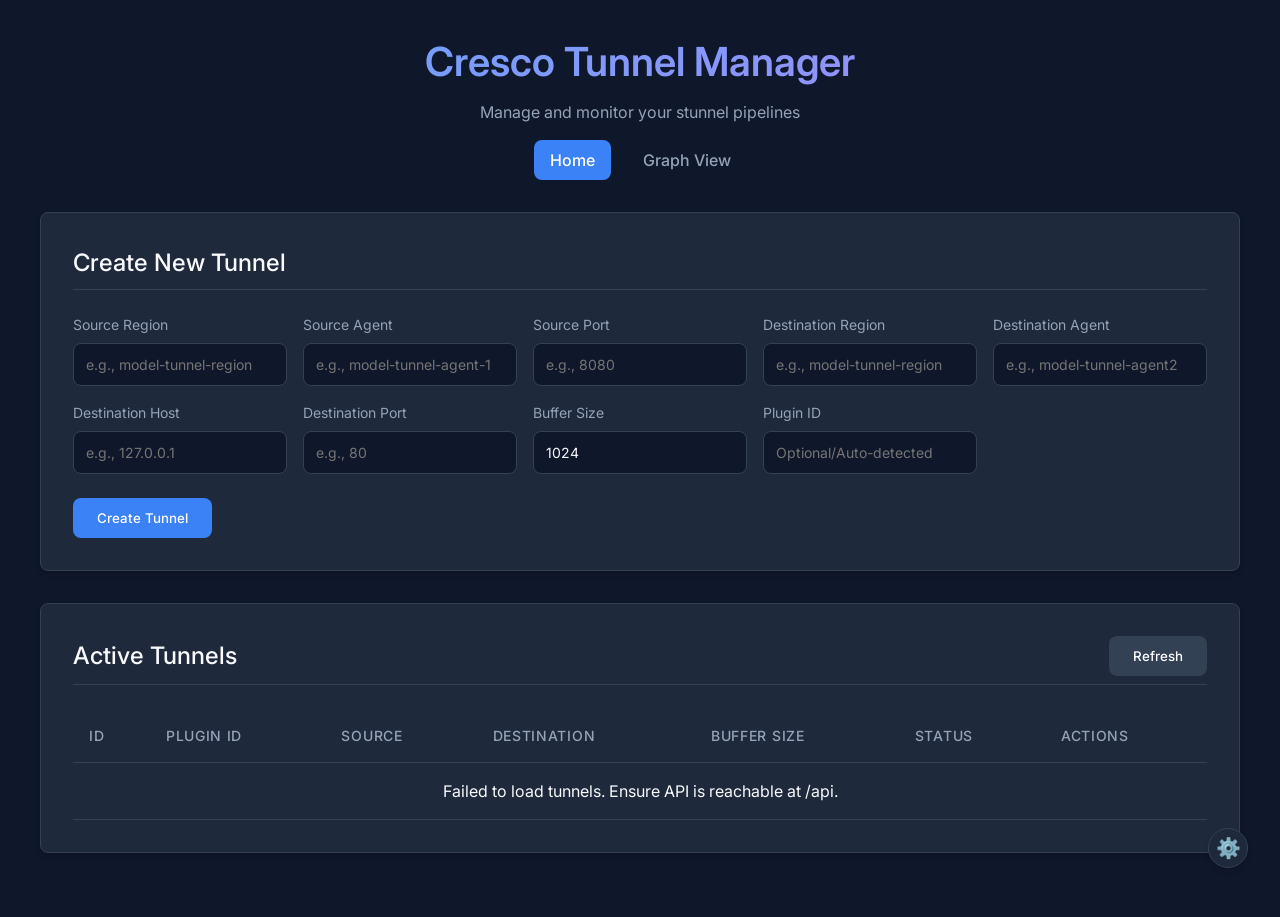
==== web/index.html @ 0b30be6e "hmmmm more stuff" ====
<!DOCTYPE html>
<html lang="en">
<head>
    <meta charset="UTF-8">
    <meta name="viewport" content="width=device-width, initial-scale=1.0">
    <title>Cresco Tunnel Manager</title>
    <link rel="stylesheet" href="style.css">
    <link href="https://fonts.googleapis.com/css2?family=Inter:wght@300;400;500;600&display=swap" rel="stylesheet">
</head>
<body>
    <div class="container">
        <header>
            <h1>Cresco Tunnel Manager</h1>
            <p>Manage and monitor your stunnel pipelines</p>
            <nav class="header-nav">
                <a href="index.html" class="nav-link active">Home</a>
                <a href="graph.html" class="nav-link">Graph View</a>
            </nav>
        </header>

        <main>
            <section class="card create-tunnel">
                <h2>Create New Tunnel</h2>
                <form id="createTunnelForm">
                    <div class="form-grid">
                        <div class="form-group">
                            <label for="src_region">Source Region</label>
                            <input type="text" id="src_region" required placeholder="e.g., model-tunnel-region">
                        </div>
                        <div class="form-group">
                            <label for="src_agent">Source Agent</label>
                            <input type="text" id="src_agent" required placeholder="e.g., model-tunnel-agent-1">
                        </div>
                        <div class="form-group">
                            <label for="src_port">Source Port</label>
                            <input type="text" id="src_port" required placeholder="e.g., 8080">
                        </div>
                        <div class="form-group">
                            <label for="dst_region">Destination Region</label>
                            <input type="text" id="dst_region" required placeholder="e.g., model-tunnel-region">
                        </div>
                        <div class="form-group">
                            <label for="dst_agent">Destination Agent</label>
                            <input type="text" id="dst_agent" required placeholder="e.g., model-tunnel-agent2">
                        </div>
                        <div class="form-group">
                            <label for="dst_host">Destination Host</label>
                            <input type="text" id="dst_host" required placeholder="e.g., 127.0.0.1">
                        </div>
                        <div class="form-group">
                            <label for="dst_port">Destination Port</label>
                            <input type="text" id="dst_port" required placeholder="e.g., 80">
                        </div>
                        <div class="form-group">
                            <label for="buffer_size">Buffer Size</label>
                            <input type="text" id="buffer_size" value="1024" required>
                        </div>
                        <div class="form-group">
                            <label for="stunnel_plugin_id">Plugin ID</label>
                            <input type="text" id="stunnel_plugin_id" placeholder="Optional/Auto-detected">
                        </div>
                    </div>
                    <button type="submit" class="btn btn-primary" id="submitBtn">
                        <span class="btn-text">Create Tunnel</span>
                        <div class="loader hidden"></div>
                    </button>
                    <div id="formMessage" class="message hidden"></div>
                </form>
            </section>

            <section class="card tunnel-list">
                <div class="section-header">
                    <h2>Active Tunnels</h2>
                    <button id="refreshBtn" class="btn btn-secondary">Refresh</button>
                </div>
                <div class="table-container">
                    <table id="tunnelsTable">
                        <thead>
                            <tr>
                                <th>ID</th>
                                <th>Plugin ID</th> 
                                <th>Source</th>
                                <th>Destination</th>
                                <th>Buffer Size</th>
                                <th>Status</th>
                                <th>Actions</th>
                            </tr>
                        </thead>
                        <tbody id="tunnelsBody">
                            <tr>
                                <td colspan="7" class="text-center text-muted">Loading tunnels...</td>
                            </tr>
                        </tbody>
                    </table>
                </div>
            </section>
        </main>
    </div>

    <div id="configModal" class="modal hidden">
        <div class="modal-content">
            <h2>API Configuration</h2>
            <p>Verify or update the API endpoint URL</p>
            <div class="form-group">
                <label for="apiUrl">API URL</label>
                <input type="url" id="apiUrl" value="http://localhost:8005">
            </div>
            <button id="saveConfigBtn" class="btn btn-primary">Save & Reload</button>
        </div>
    </div>
    <div id="configToggle" class="config-toggle" title="Settings">⚙️</div>

    <div id="infoModal" class="modal hidden">
        <div class="modal-content info-modal-content">
            <h2 id="infoModalTitle">Info</h2>
            <div class="form-group">
                <pre id="infoModalBody" style="background:#1e1e2d; padding:15px; border-radius:8px; overflow-x:auto; color:#a5b4fc; font-size:14px; max-height:400px; overflow-y:auto;"></pre>
            </div>
            <button id="closeInfoModalBtn" class="btn btn-secondary" style="margin-top:10px;">Close</button>
        </div>
    </div>

    <script src="app.js"></script>
</body>
</html>
---- web/style.css ----
:root {
    --bg-main: #0f172a;
    --bg-card: #1e293b;
    --text-main: #f8fafc;
    --text-muted: #94a3b8;
    --primary: #3b82f6;
    --primary-hover: #2563eb;
    --border: #334155;
    --success: #10b981;
    --danger: #ef4444;
    --radius: 8px;
    --shadow: 0 4px 6px -1px rgb(0 0 0 / 0.1), 0 2px 4px -2px rgb(0 0 0 / 0.1);
}

* {
    box-sizing: border-box;
    margin: 0;
    padding: 0;
}

body {
    font-family: 'Inter', sans-serif;
    background-color: var(--bg-main);
    color: var(--text-main);
    line-height: 1.5;
    padding: 2rem;
}

.container {
    max-width: 1200px;
    margin: 0 auto;
}

header {
    margin-bottom: 2rem;
    text-align: center;
}

header h1 {
    font-size: 2.5rem;
    font-weight: 600;
    margin-bottom: 0.5rem;
    background: linear-gradient(135deg, #60a5fa, #a78bfa);
    -webkit-background-clip: text;
    -webkit-text-fill-color: transparent;
}

header p {
    color: var(--text-muted);
}

.card {
    background-color: var(--bg-card);
    border-radius: var(--radius);
    padding: 2rem;
    margin-bottom: 2rem;
    box-shadow: var(--shadow);
    border: 1px solid var(--border);
}

.card h2 {
    font-size: 1.5rem;
    font-weight: 500;
    margin-bottom: 1.5rem;
    border-bottom: 1px solid var(--border);
    padding-bottom: 0.5rem;
}

.form-grid {
    display: grid;
    grid-template-columns: repeat(auto-fit, minmax(200px, 1fr));
    gap: 1rem;
    margin-bottom: 1.5rem;
}

.form-group {
    display: flex;
    flex-direction: column;
}

.form-group label {
    font-size: 0.875rem;
    color: var(--text-muted);
    margin-bottom: 0.5rem;
}

.form-group input {
    background-color: var(--bg-main);
    border: 1px solid var(--border);
    color: var(--text-main);
    padding: 0.75rem;
    border-radius: var(--radius);
    font-family: inherit;
    font-size: 0.875rem;
    transition: border-color 0.2s;
}

.form-group input:focus {
    outline: none;
    border-color: var(--primary);
}

.btn {
    display: inline-flex;
    align-items: center;
    justify-content: center;
    padding: 0.75rem 1.5rem;
    border-radius: var(--radius);
    font-family: inherit;
    font-weight: 500;
    cursor: pointer;
    transition: background-color 0.2s, opacity 0.2s;
    border: none;
    color: white;
}

.btn:disabled {
    opacity: 0.7;
    cursor: not-allowed;
}

.btn-primary {
    background-color: var(--primary);
}

.btn-primary:hover:not(:disabled) {
    background-color: var(--primary-hover);
}

.btn-secondary {
    background-color: var(--border);
}

.btn-secondary:hover:not(:disabled) {
    background-color: #475569;
}

.section-header {
    display: flex;
    justify-content: space-between;
    align-items: center;
    margin-bottom: 1.5rem;
    border-bottom: 1px solid var(--border);
    padding-bottom: 0.5rem;
}

.section-header h2 {
    border: none;
    margin: 0;
    padding: 0;
}

.table-container {
    overflow-x: auto;
}

table {
    width: 100%;
    border-collapse: collapse;
}

th, td {
    padding: 1rem;
    text-align: left;
    border-bottom: 1px solid var(--border);
}

th {
    color: var(--text-muted);
    font-weight: 500;
    font-size: 0.875rem;
    text-transform: uppercase;
    letter-spacing: 0.05em;
}

tbody tr:hover {
    background-color: rgba(255, 255, 255, 0.02);
}

.text-center { text-align: center; }
.text-muted { color: var(--text-muted); }
.hidden { display: none !important; }

/* Status Badge */
.status {
    display: inline-flex;
    align-items: center;
    padding: 0.25rem 0.75rem;
    border-radius: 9999px;
    font-size: 0.75rem;
    font-weight: 500;
    text-transform: capitalize;
}

.status-active, .status-running, .status-true {
    background-color: rgba(16, 185, 129, 0.2);
    color: var(--success);
}

.status-error, .status-inactive, .status-false {
    background-color: rgba(239, 68, 68, 0.2);
    color: var(--danger);
}

/* Loader */
.loader {
    width: 20px;
    height: 20px;
    border: 2px solid rgba(255, 255, 255, 0.3);
    border-radius: 50%;
    border-top-color: white;
    animation: spin 1s ease-in-out infinite;
    margin-left: 0.5rem;
}

@keyframes spin {
    to { transform: rotate(360deg); }
}

/* Messages */
.message {
    margin-top: 1rem;
    padding: 1rem;
    border-radius: var(--radius);
    font-size: 0.875rem;
}

.message.success {
    background-color: rgba(16, 185, 129, 0.1);
    color: var(--success);
    border: 1px solid rgba(16, 185, 129, 0.2);
}

.message.error {
    background-color: rgba(239, 68, 68, 0.1);
    color: var(--danger);
    border: 1px solid rgba(239, 68, 68, 0.2);
}

/* Config Modal */
.modal {
    position: fixed;
    top: 0; left: 0; right: 0; bottom: 0;
    background-color: rgba(0, 0, 0, 0.5);
    display: flex;
    align-items: center;
    justify-content: center;
    z-index: 50;
    backdrop-filter: blur(4px);
}

.modal-content {
    background-color: var(--bg-card);
    padding: 2rem;
    border-radius: var(--radius);
    width: 90%;
    max-width: 400px;
    border: 1px solid var(--border);
    box-shadow: var(--shadow);
}

.modal-content p {
    color: var(--text-muted);
    margin-bottom: 1.5rem;
    font-size: 0.875rem;
}

.modal-content .btn {
    width: 100%;
    margin-top: 1rem;
}

.config-toggle {
    position: fixed;
    bottom: 2rem;
    right: 2rem;
    background-color: var(--bg-card);
    border: 1px solid var(--border);
    width: 40px;
    height: 40px;
    border-radius: 50%;
    display: flex;
    align-items: center;
    justify-content: center;
    cursor: pointer;
    box-shadow: var(--shadow);
    transition: transform 0.2s;
    font-size: 1.25rem;
}

.config-toggle:hover {
    transform: scale(1.1);
}

/* Navigation */
.header-nav {
    margin-top: 1rem;
    display: flex;
    justify-content: center;
    gap: 1rem;
}

.nav-link {
    color: var(--text-muted);
    text-decoration: none;
    padding: 0.5rem 1rem;
    border-radius: var(--radius);
    transition: background-color 0.2s, color 0.2s;
    font-weight: 500;
}

.nav-link:hover {
    background-color: rgba(255, 255, 255, 0.05);
    color: var(--text-main);
}

.nav-link.active {
    background-color: var(--primary);
    color: white;
}
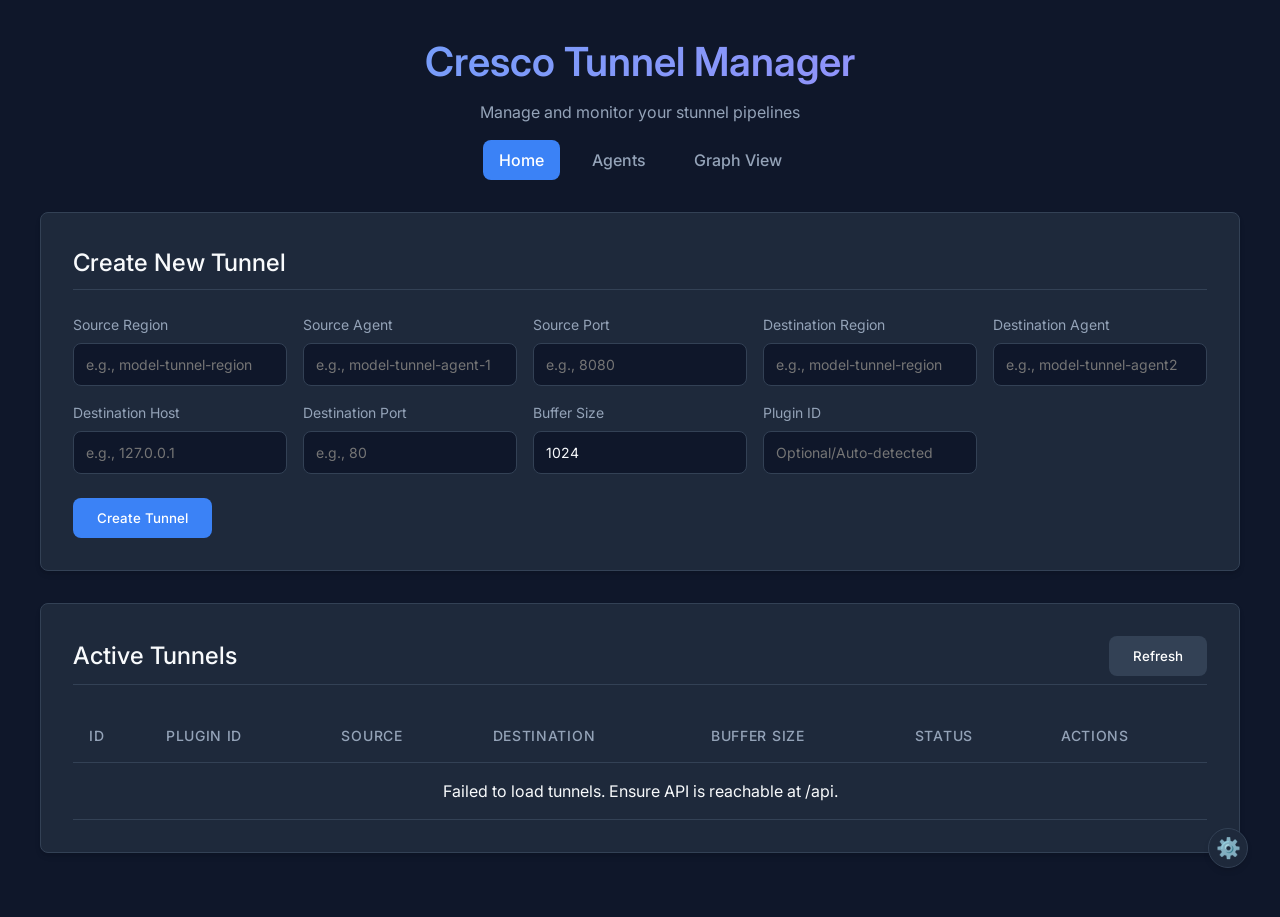
==== commit 6e90b267: "agent info tab" ====
--- a/web/index.html
+++ b/web/index.html
@@ -13,87 +13,119 @@
             <h1>Cresco Tunnel Manager</h1>
             <p>Manage and monitor your stunnel pipelines</p>
             <nav class="header-nav">
-                <a href="index.html" class="nav-link active">Home</a>
+                <a href="#" id="nav-home" class="nav-link active">Home</a>
+                <a href="#" id="nav-agents" class="nav-link">Agents</a>
                 <a href="graph.html" class="nav-link">Graph View</a>
             </nav>
         </header>
 
         <main>
-            <section class="card create-tunnel">
-                <h2>Create New Tunnel</h2>
-                <form id="createTunnelForm">
-                    <div class="form-grid">
-                        <div class="form-group">
-                            <label for="src_region">Source Region</label>
-                            <input type="text" id="src_region" required placeholder="e.g., model-tunnel-region">
+            <!-- TUNNELS VIEW (Default) -->
+            <div id="view-tunnels">
+                <section class="card create-tunnel">
+                    <h2>Create New Tunnel</h2>
+                    <form id="createTunnelForm">
+                        <div class="form-grid">
+                            <div class="form-group">
+                                <label for="src_region">Source Region</label>
+                                <input type="text" id="src_region" required placeholder="e.g., model-tunnel-region">
+                            </div>
+                            <div class="form-group">
+                                <label for="src_agent">Source Agent</label>
+                                <input type="text" id="src_agent" required placeholder="e.g., model-tunnel-agent-1">
+                            </div>
+                            <div class="form-group">
+                                <label for="src_port">Source Port</label>
+                                <input type="text" id="src_port" required placeholder="e.g., 8080">
+                            </div>
+                            <div class="form-group">
+                                <label for="dst_region">Destination Region</label>
+                                <input type="text" id="dst_region" required placeholder="e.g., model-tunnel-region">
+                            </div>
+                            <div class="form-group">
+                                <label for="dst_agent">Destination Agent</label>
+                                <input type="text" id="dst_agent" required placeholder="e.g., model-tunnel-agent2">
+                            </div>
+                            <div class="form-group">
+                                <label for="dst_host">Destination Host</label>
+                                <input type="text" id="dst_host" required placeholder="e.g., 127.0.0.1">
+                            </div>
+                            <div class="form-group">
+                                <label for="dst_port">Destination Port</label>
+                                <input type="text" id="dst_port" required placeholder="e.g., 80">
+                            </div>
+                            <div class="form-group">
+                                <label for="buffer_size">Buffer Size</label>
+                                <input type="text" id="buffer_size" value="1024" required>
+                            </div>
+                            <div class="form-group">
+                                <label for="stunnel_plugin_id">Plugin ID</label>
+                                <input type="text" id="stunnel_plugin_id" placeholder="Optional/Auto-detected">
+                            </div>
                         </div>
-                        <div class="form-group">
-                            <label for="src_agent">Source Agent</label>
-                            <input type="text" id="src_agent" required placeholder="e.g., model-tunnel-agent-1">
-                        </div>
-                        <div class="form-group">
-                            <label for="src_port">Source Port</label>
-                            <input type="text" id="src_port" required placeholder="e.g., 8080">
-                        </div>
-                        <div class="form-group">
-                            <label for="dst_region">Destination Region</label>
-                            <input type="text" id="dst_region" required placeholder="e.g., model-tunnel-region">
-                        </div>
-                        <div class="form-group">
-                            <label for="dst_agent">Destination Agent</label>
-                            <input type="text" id="dst_agent" required placeholder="e.g., model-tunnel-agent2">
-                        </div>
-                        <div class="form-group">
-                            <label for="dst_host">Destination Host</label>
-                            <input type="text" id="dst_host" required placeholder="e.g., 127.0.0.1">
-                        </div>
-                        <div class="form-group">
-                            <label for="dst_port">Destination Port</label>
-                            <input type="text" id="dst_port" required placeholder="e.g., 80">
-                        </div>
-                        <div class="form-group">
-                            <label for="buffer_size">Buffer Size</label>
-                            <input type="text" id="buffer_size" value="1024" required>
-                        </div>
-                        <div class="form-group">
-                            <label for="stunnel_plugin_id">Plugin ID</label>
-                            <input type="text" id="stunnel_plugin_id" placeholder="Optional/Auto-detected">
-                        </div>
+                        <button type="submit" class="btn btn-primary" id="submitBtn">
+                            <span class="btn-text">Create Tunnel</span>
+                            <div class="loader hidden"></div>
+                        </button>
+                        <div id="formMessage" class="message hidden"></div>
+                    </form>
+                </section>
+
+                <section class="card tunnel-list">
+                    <div class="section-header">
+                        <h2>Active Tunnels</h2>
+                        <button id="refreshBtn" class="btn btn-secondary">Refresh</button>
                     </div>
-                    <button type="submit" class="btn btn-primary" id="submitBtn">
-                        <span class="btn-text">Create Tunnel</span>
-                        <div class="loader hidden"></div>
-                    </button>
-                    <div id="formMessage" class="message hidden"></div>
-                </form>
-            </section>
+                    <div class="table-container">
+                        <table id="tunnelsTable">
+                            <thead>
+                                <tr>
+                                    <th>ID</th>
+                                    <th>Plugin ID</th> 
+                                    <th>Source</th>
+                                    <th>Destination</th>
+                                    <th>Buffer Size</th>
+                                    <th>Status</th>
+                                    <th>Actions</th>
+                                </tr>
+                            </thead>
+                            <tbody id="tunnelsBody">
+                                <tr>
+                                    <td colspan="7" class="text-center text-muted">Loading tunnels...</td>
+                                </tr>
+                            </tbody>
+                        </table>
+                    </div>
+                </section>
+            </div>
 
-            <section class="card tunnel-list">
-                <div class="section-header">
-                    <h2>Active Tunnels</h2>
-                    <button id="refreshBtn" class="btn btn-secondary">Refresh</button>
-                </div>
-                <div class="table-container">
-                    <table id="tunnelsTable">
-                        <thead>
-                            <tr>
-                                <th>ID</th>
-                                <th>Plugin ID</th> 
-                                <th>Source</th>
-                                <th>Destination</th>
-                                <th>Buffer Size</th>
-                                <th>Status</th>
-                                <th>Actions</th>
-                            </tr>
-                        </thead>
-                        <tbody id="tunnelsBody">
-                            <tr>
-                                <td colspan="7" class="text-center text-muted">Loading tunnels...</td>
-                            </tr>
-                        </tbody>
-                    </table>
-                </div>
-            </section>
+            <!-- AGENTS VIEW -->
+            <div id="view-agents" class="hidden">
+                <section class="card agent-list">
+                    <div class="section-header">
+                        <h2>Connected Agents</h2>
+                        <button id="refreshAgentsBtn" class="btn btn-secondary">Refresh Agents</button>
+                    </div>
+                    <div class="table-container">
+                        <table id="agentsTable">
+                            <thead>
+                                <tr>
+                                    <th>Region ID</th>
+                                    <th>Agent ID</th>
+                                    <th>Status</th>
+                                    <th>Environment</th>
+                                    <th>Actions</th>
+                                </tr>
+                            </thead>
+                            <tbody id="agentsBody">
+                                <tr>
+                                    <td colspan="5" class="text-center text-muted">Loading agents...</td>
+                                </tr>
+                            </tbody>
+                        </table>
+                    </div>
+                </section>
+            </div>
         </main>
     </div>
 
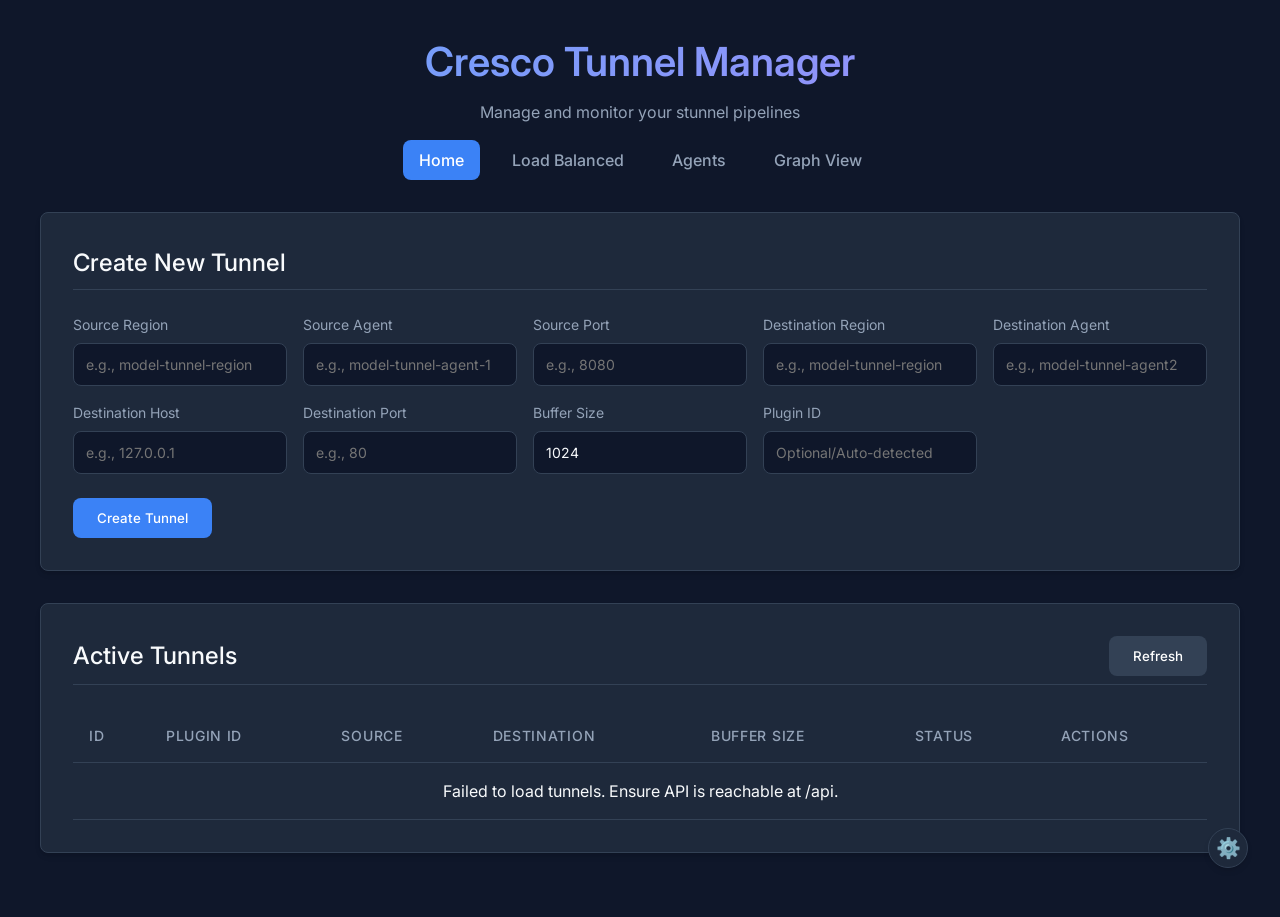
==== commit 65aec655: "Merge pull request #4 from valogan/load-balancing Load balancing" ====
--- a/web/index.html
+++ b/web/index.html
@@ -1,5 +1,6 @@
 <!DOCTYPE html>
 <html lang="en">
+
 <head>
     <meta charset="UTF-8">
     <meta name="viewport" content="width=device-width, initial-scale=1.0">
@@ -7,14 +8,16 @@
     <link rel="stylesheet" href="style.css">
     <link href="https://fonts.googleapis.com/css2?family=Inter:wght@300;400;500;600&display=swap" rel="stylesheet">
 </head>
+
 <body>
     <div class="container">
         <header>
             <h1>Cresco Tunnel Manager</h1>
             <p>Manage and monitor your stunnel pipelines</p>
             <nav class="header-nav">
-                <a href="#" id="nav-home" class="nav-link active">Home</a>
-                <a href="#" id="nav-agents" class="nav-link">Agents</a>
+                <a href="index.html" class="nav-link active">Home</a>
+                <a href="load-balanced.html" class="nav-link">Load Balanced</a>
+                <a href="agents.html" class="nav-link">Agents</a>
                 <a href="graph.html" class="nav-link">Graph View</a>
             </nav>
         </header>
@@ -81,7 +84,7 @@
                             <thead>
                                 <tr>
                                     <th>ID</th>
-                                    <th>Plugin ID</th> 
+                                    <th>Plugin ID</th>
                                     <th>Source</th>
                                     <th>Destination</th>
                                     <th>Buffer Size</th>
@@ -92,34 +95,6 @@
                             <tbody id="tunnelsBody">
                                 <tr>
                                     <td colspan="7" class="text-center text-muted">Loading tunnels...</td>
-                                </tr>
-                            </tbody>
-                        </table>
-                    </div>
-                </section>
-            </div>
-
-            <!-- AGENTS VIEW -->
-            <div id="view-agents" class="hidden">
-                <section class="card agent-list">
-                    <div class="section-header">
-                        <h2>Connected Agents</h2>
-                        <button id="refreshAgentsBtn" class="btn btn-secondary">Refresh Agents</button>
-                    </div>
-                    <div class="table-container">
-                        <table id="agentsTable">
-                            <thead>
-                                <tr>
-                                    <th>Region ID</th>
-                                    <th>Agent ID</th>
-                                    <th>Status</th>
-                                    <th>Environment</th>
-                                    <th>Actions</th>
-                                </tr>
-                            </thead>
-                            <tbody id="agentsBody">
-                                <tr>
-                                    <td colspan="5" class="text-center text-muted">Loading agents...</td>
                                 </tr>
                             </tbody>
                         </table>
@@ -146,7 +121,8 @@
         <div class="modal-content info-modal-content">
             <h2 id="infoModalTitle">Info</h2>
             <div class="form-group">
-                <pre id="infoModalBody" style="background:#1e1e2d; padding:15px; border-radius:8px; overflow-x:auto; color:#a5b4fc; font-size:14px; max-height:400px; overflow-y:auto;"></pre>
+                <pre id="infoModalBody"
+                    style="background:#1e1e2d; padding:15px; border-radius:8px; overflow-x:auto; color:#a5b4fc; font-size:14px; max-height:400px; overflow-y:auto;"></pre>
             </div>
             <button id="closeInfoModalBtn" class="btn btn-secondary" style="margin-top:10px;">Close</button>
         </div>
@@ -154,4 +130,5 @@
 
     <script src="app.js"></script>
 </body>
+
 </html>
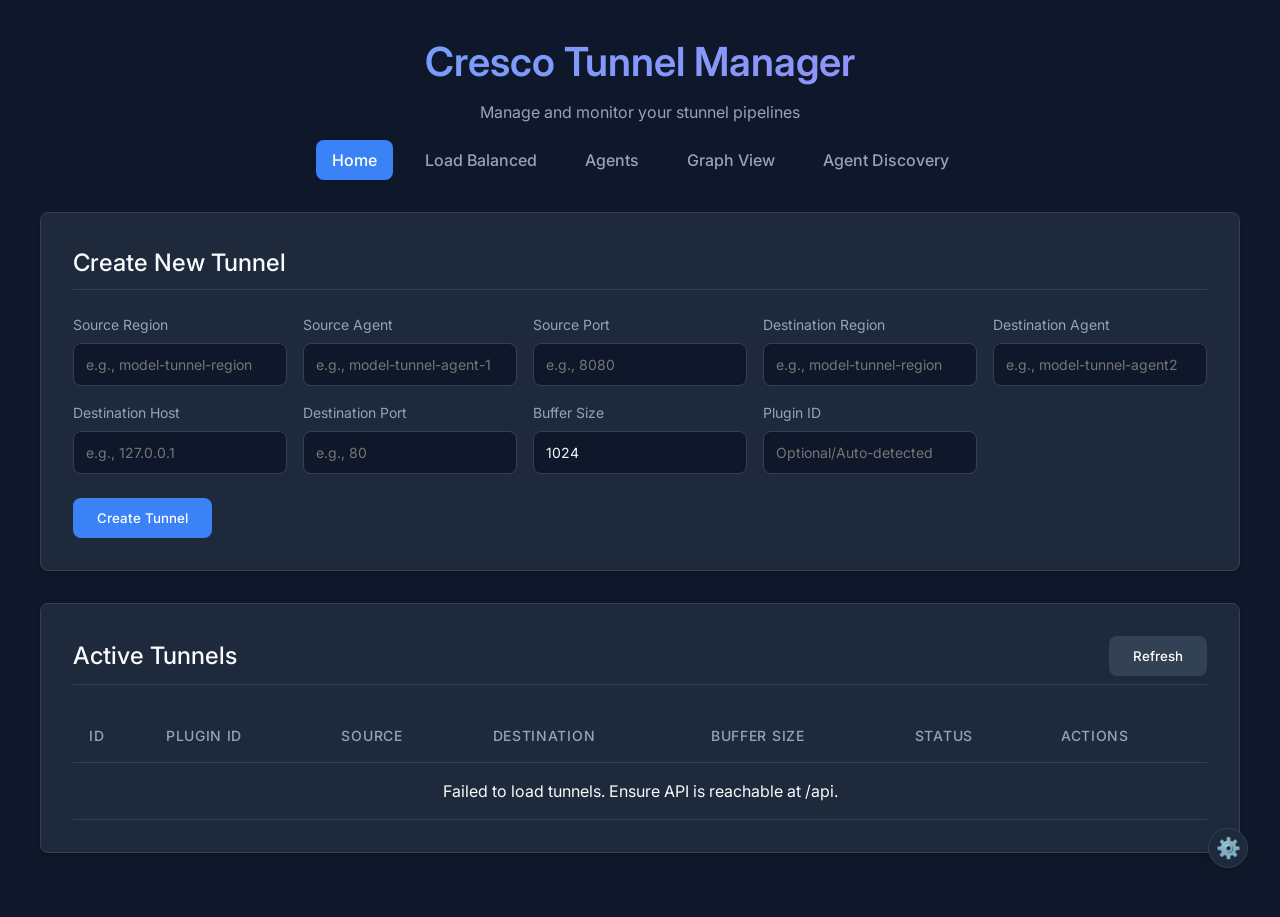
==== commit 607a0342: "live tunnel visual" ====
--- a/web/index.html
+++ b/web/index.html
@@ -19,6 +19,7 @@
                 <a href="load-balanced.html" class="nav-link">Load Balanced</a>
                 <a href="agents.html" class="nav-link">Agents</a>
                 <a href="graph.html" class="nav-link">Graph View</a>
+                <a href="agent-discovery.html" class="nav-link">Agent Discovery</a>
             </nav>
         </header>
 
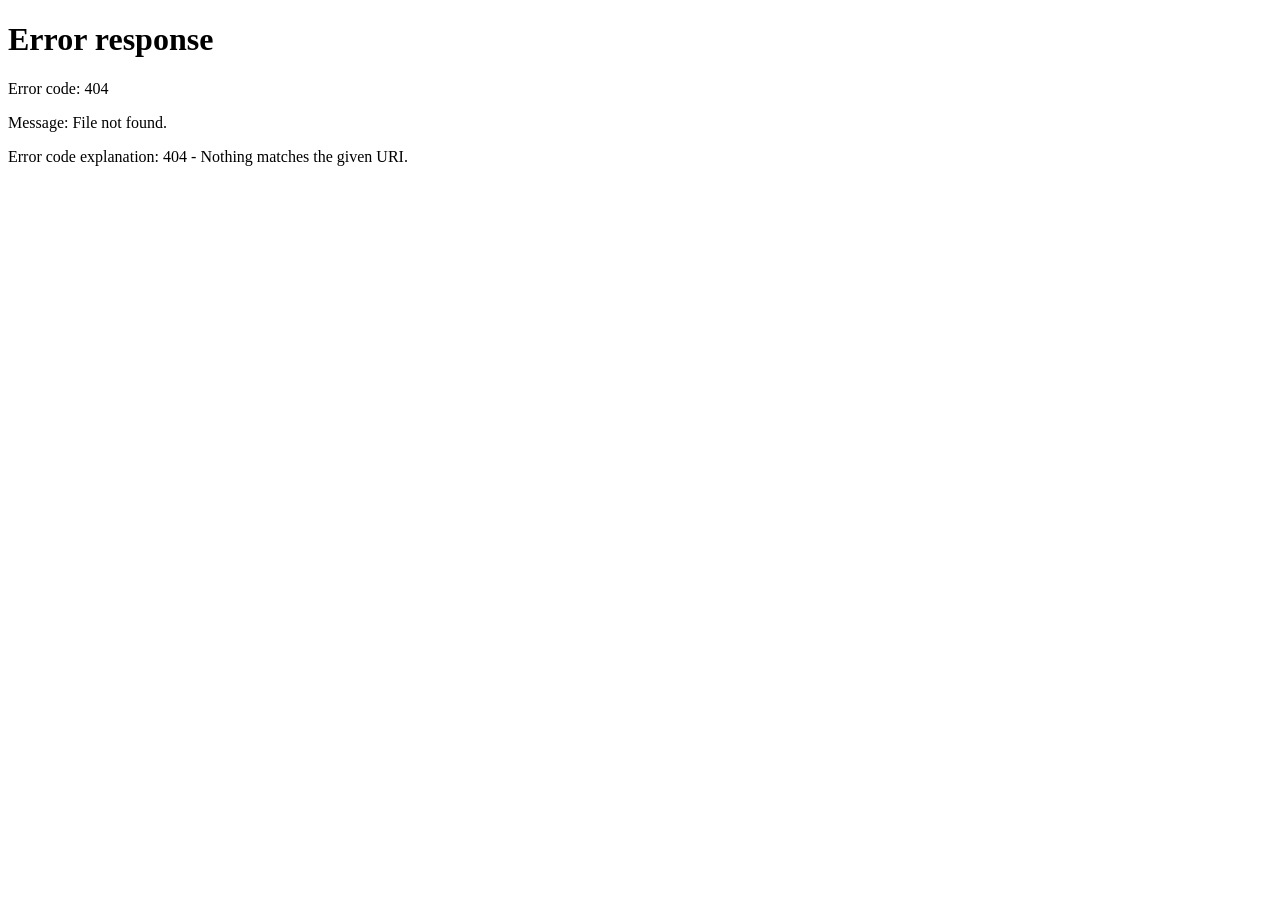
==== commit efbbd223: "add username and password auth and api keys" ====
--- a/web/index.html
+++ b/web/index.html
@@ -20,6 +20,8 @@
                 <a href="agents.html" class="nav-link">Agents</a>
                 <a href="graph.html" class="nav-link">Graph View</a>
                 <a href="agent-discovery.html" class="nav-link">Agent Discovery</a>
+                <a href="users.html" class="nav-link">Users</a>
+                <a href="#" class="nav-link" id="logoutBtn" style="float: right;">Logout</a>
             </nav>
         </header>
 
@@ -129,7 +131,15 @@
         </div>
     </div>
 
+    <script src="auth.js"></script>
     <script src="app.js"></script>
+    <script>
+        // Add logout functionality
+        document.getElementById('logoutBtn').addEventListener('click', (e) => {
+            e.preventDefault();
+            logout();
+        });
+    </script>
 </body>
 
 </html>
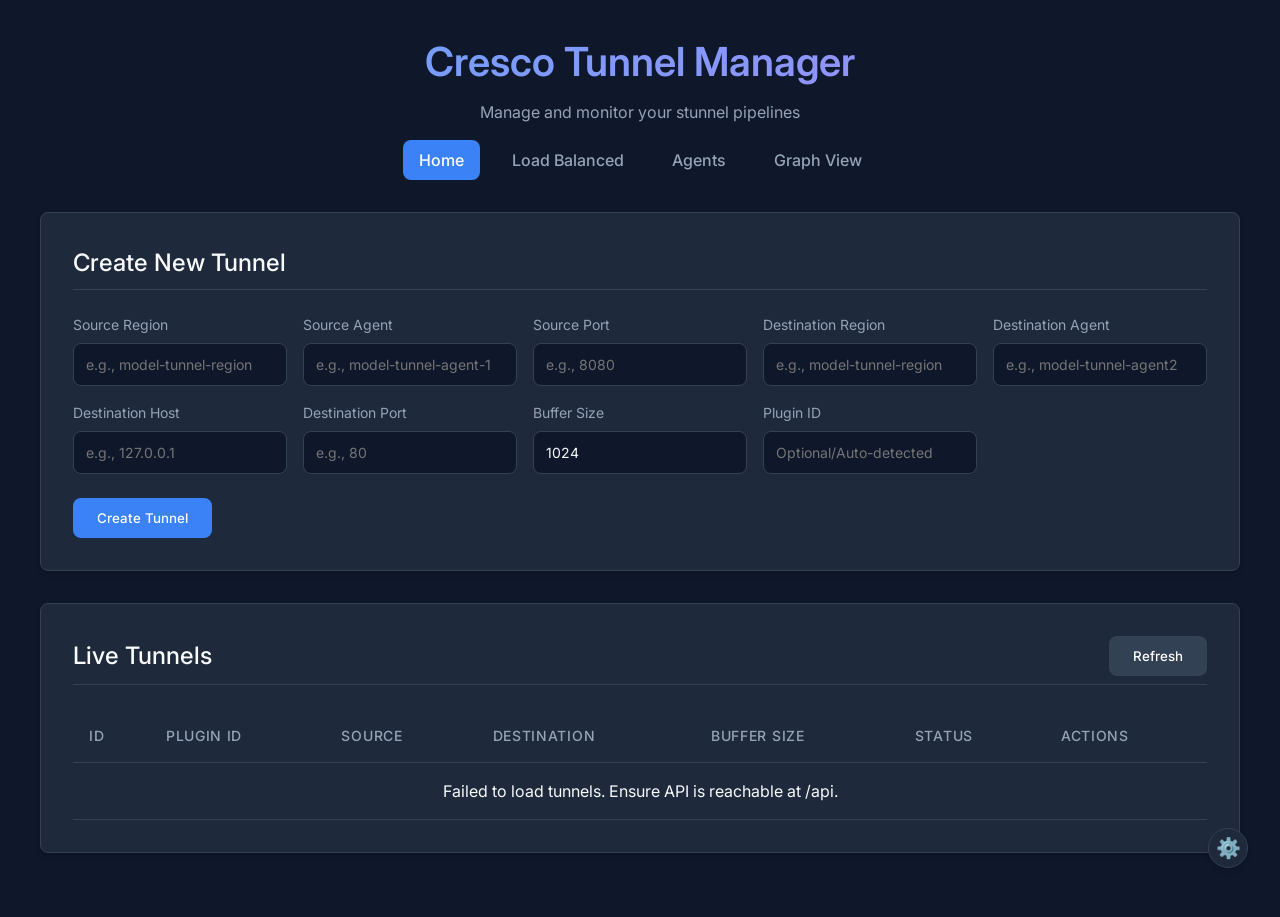
==== commit 4f4d67da: "live tunnel view instead of DB view" ====
--- a/web/index.html
+++ b/web/index.html
@@ -19,9 +19,6 @@
                 <a href="load-balanced.html" class="nav-link">Load Balanced</a>
                 <a href="agents.html" class="nav-link">Agents</a>
                 <a href="graph.html" class="nav-link">Graph View</a>
-                <a href="agent-discovery.html" class="nav-link">Agent Discovery</a>
-                <a href="users.html" class="nav-link">Users</a>
-                <a href="#" class="nav-link" id="logoutBtn" style="float: right;">Logout</a>
             </nav>
         </header>
 
@@ -79,7 +76,7 @@
 
                 <section class="card tunnel-list">
                     <div class="section-header">
-                        <h2>Active Tunnels</h2>
+                        <h2>Live Tunnels</h2>
                         <button id="refreshBtn" class="btn btn-secondary">Refresh</button>
                     </div>
                     <div class="table-container">
@@ -131,15 +128,7 @@
         </div>
     </div>
 
-    <script src="auth.js"></script>
     <script src="app.js"></script>
-    <script>
-        // Add logout functionality
-        document.getElementById('logoutBtn').addEventListener('click', (e) => {
-            e.preventDefault();
-            logout();
-        });
-    </script>
 </body>
 
 </html>
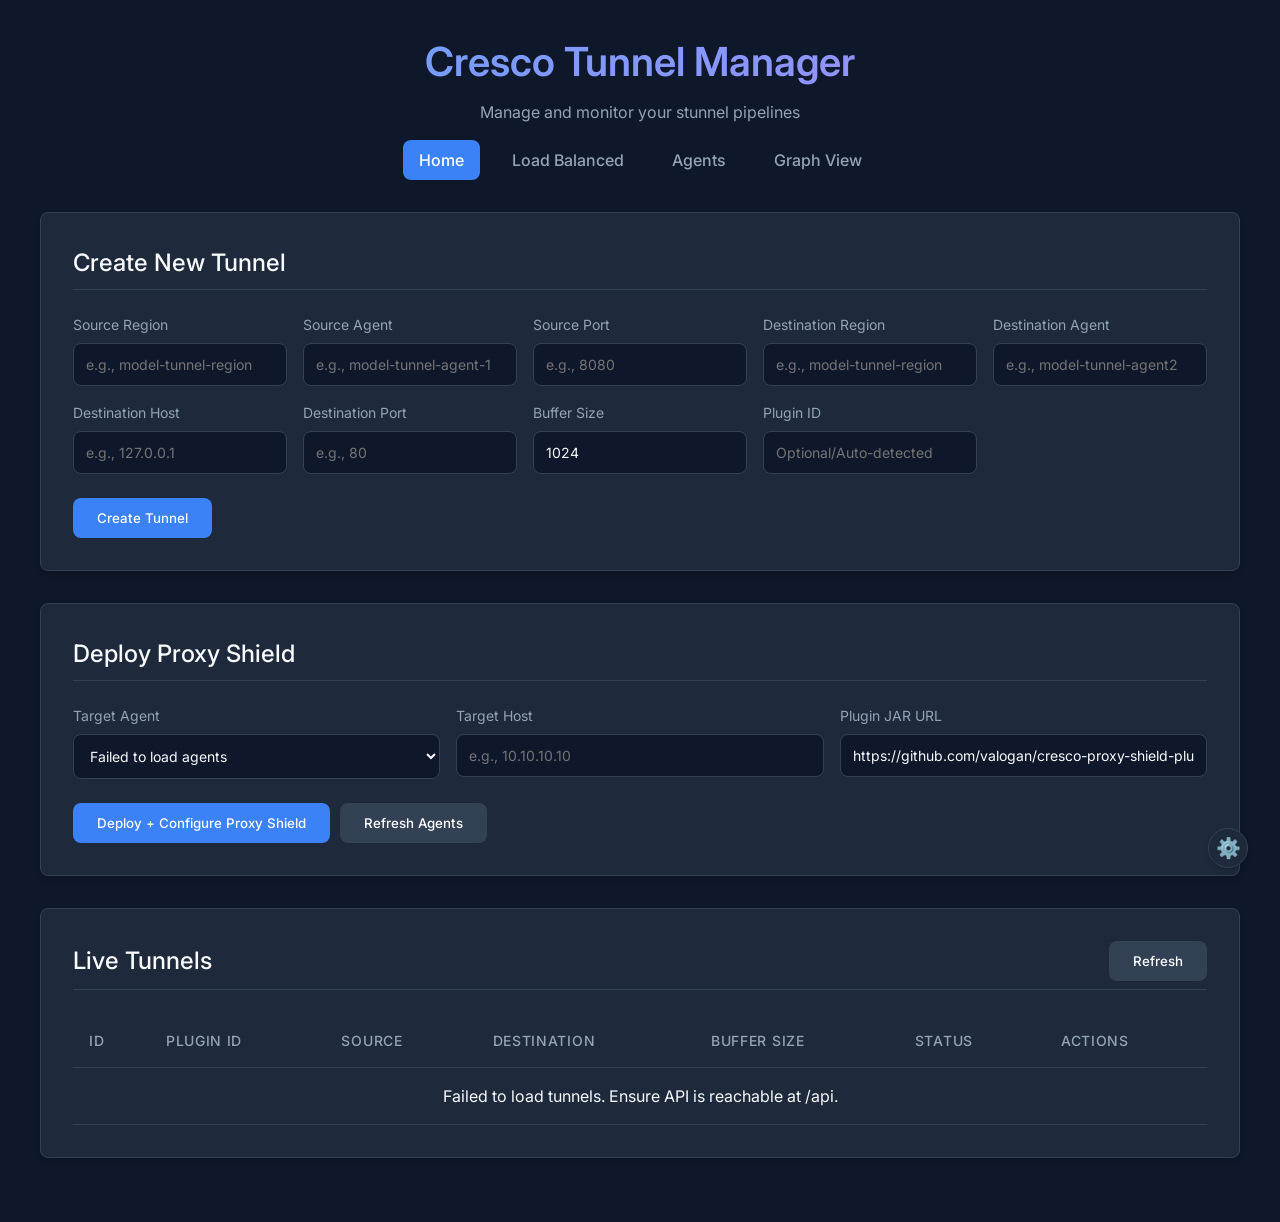
==== commit 716c05f5: "don't even know" ====
--- a/web/index.html
+++ b/web/index.html
@@ -74,6 +74,36 @@
                     </form>
                 </section>
 
+                <section class="card proxy-shield">
+                    <h2>Deploy Proxy Shield</h2>
+                    <form id="proxyShieldForm">
+                        <div class="form-grid">
+                            <div class="form-group">
+                                <label for="proxy_agent_select">Target Agent</label>
+                                <select id="proxy_agent_select" required>
+                                    <option value="">Loading agents...</option>
+                                </select>
+                            </div>
+                            <div class="form-group">
+                                <label for="proxy_target_host">Target Host</label>
+                                <input type="text" id="proxy_target_host" required placeholder="e.g., 10.10.10.10">
+                            </div>
+                            <div class="form-group">
+                                <label for="proxy_jar_url">Plugin JAR URL</label>
+                                <input type="text" id="proxy_jar_url" value="https://github.com/valogan/cresco-proxy-shield-plugin/releases/download/cresco/proxy-shield-manager-1.0-SNAPSHOT.jar" readonly>
+                            </div>
+                        </div>
+                        <div style="display:flex; gap:10px; flex-wrap:wrap;">
+                            <button type="submit" class="btn btn-primary" id="proxyShieldSubmitBtn">
+                                <span class="btn-text">Deploy + Configure Proxy Shield</span>
+                                <div class="loader hidden"></div>
+                            </button>
+                            <button type="button" class="btn btn-secondary" id="proxyShieldRefreshAgentsBtn">Refresh Agents</button>
+                        </div>
+                        <div id="proxyShieldMessage" class="message hidden"></div>
+                    </form>
+                </section>
+
                 <section class="card tunnel-list">
                     <div class="section-header">
                         <h2>Live Tunnels</h2>
--- a/web/style.css
+++ b/web/style.css
@@ -84,7 +84,8 @@
     margin-bottom: 0.5rem;
 }
 
-.form-group input {
+.form-group input,
+.form-group select {
     background-color: var(--bg-main);
     border: 1px solid var(--border);
     color: var(--text-main);
@@ -95,7 +96,8 @@
     transition: border-color 0.2s;
 }
 
-.form-group input:focus {
+.form-group input:focus,
+.form-group select:focus {
     outline: none;
     border-color: var(--primary);
 }
